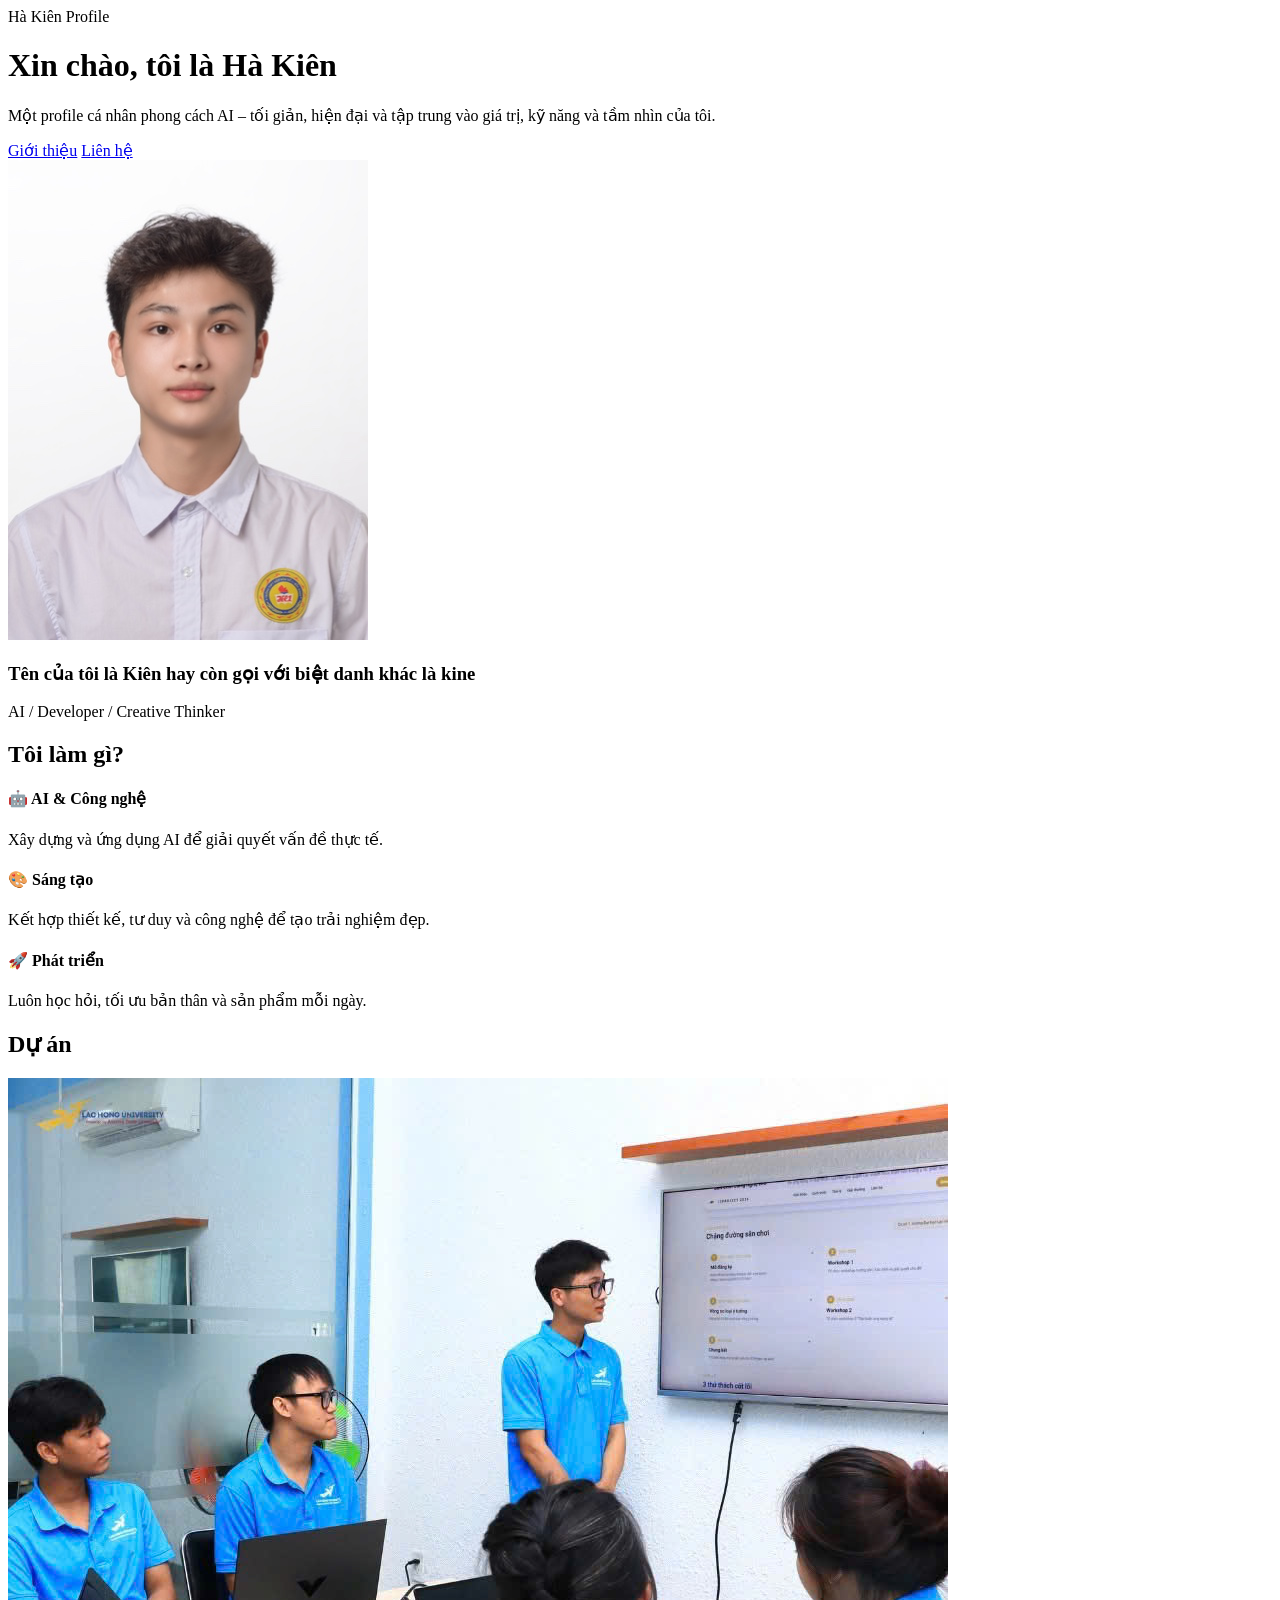
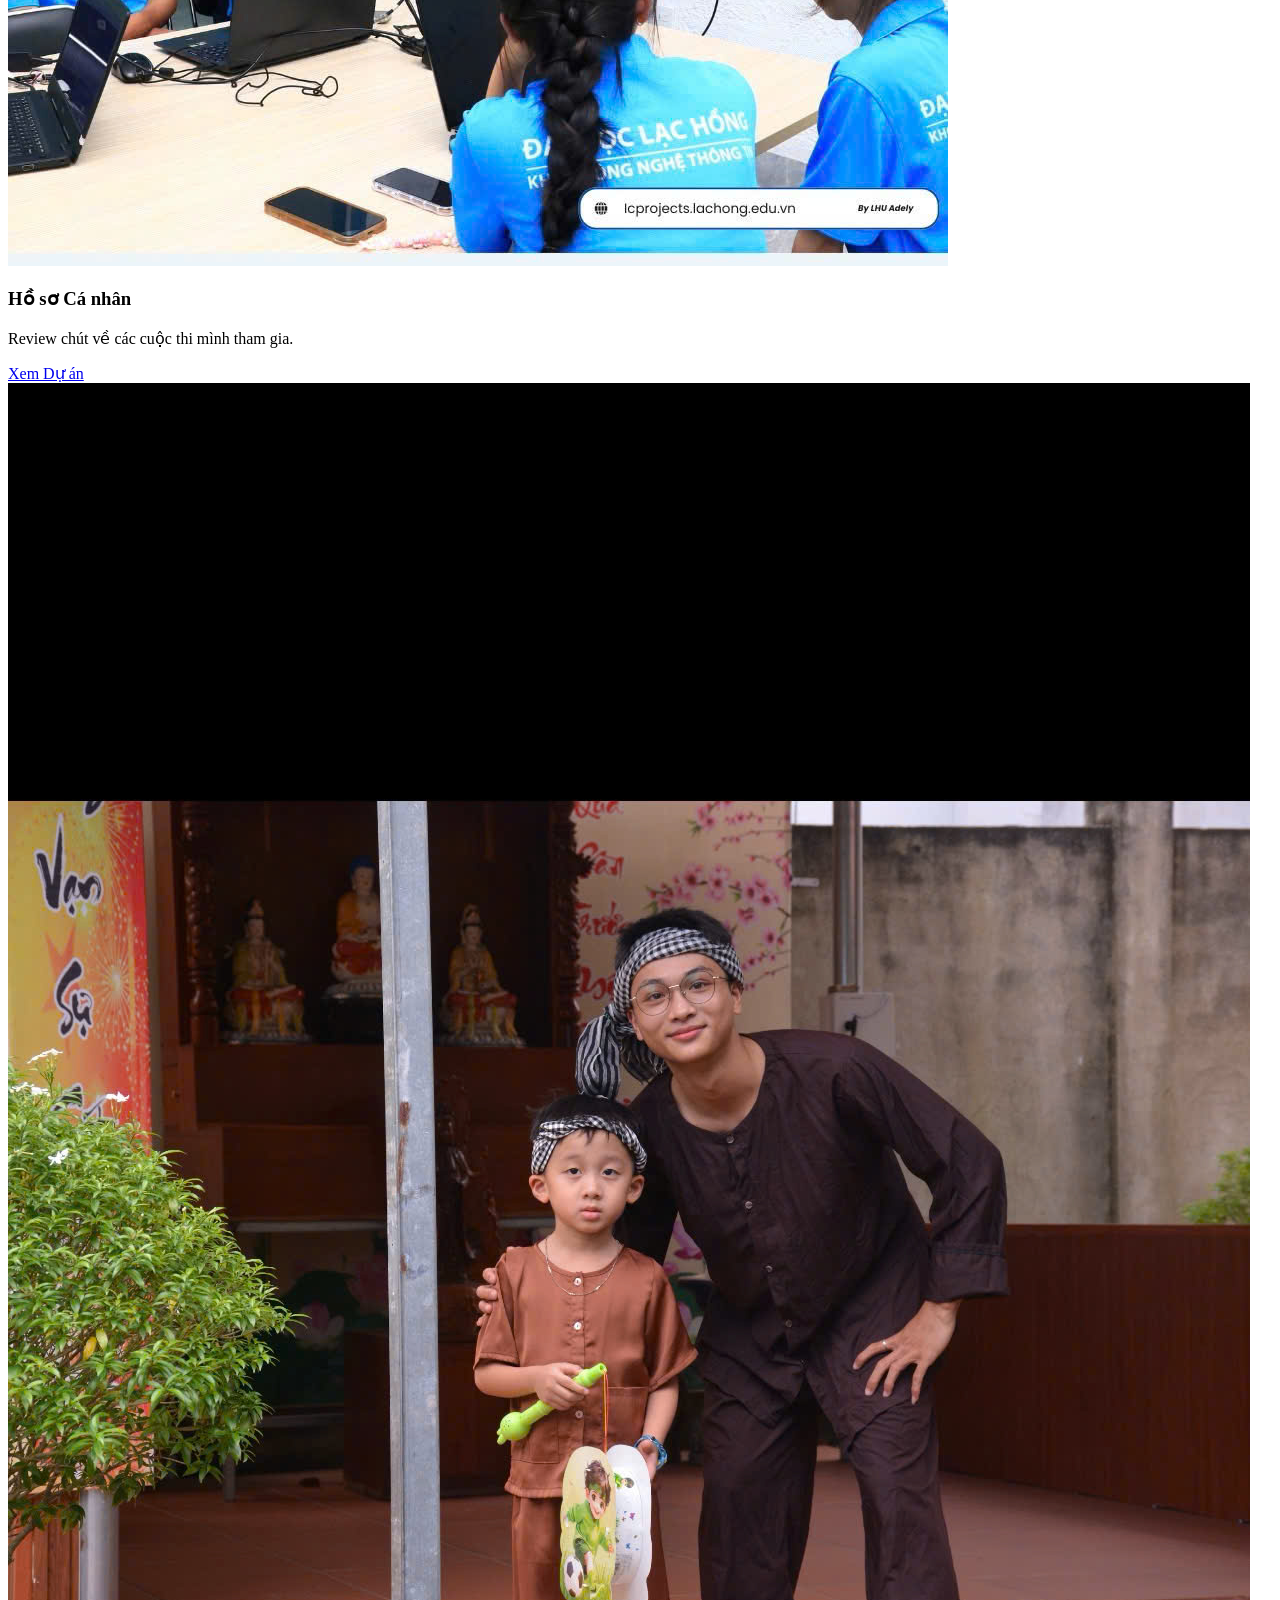
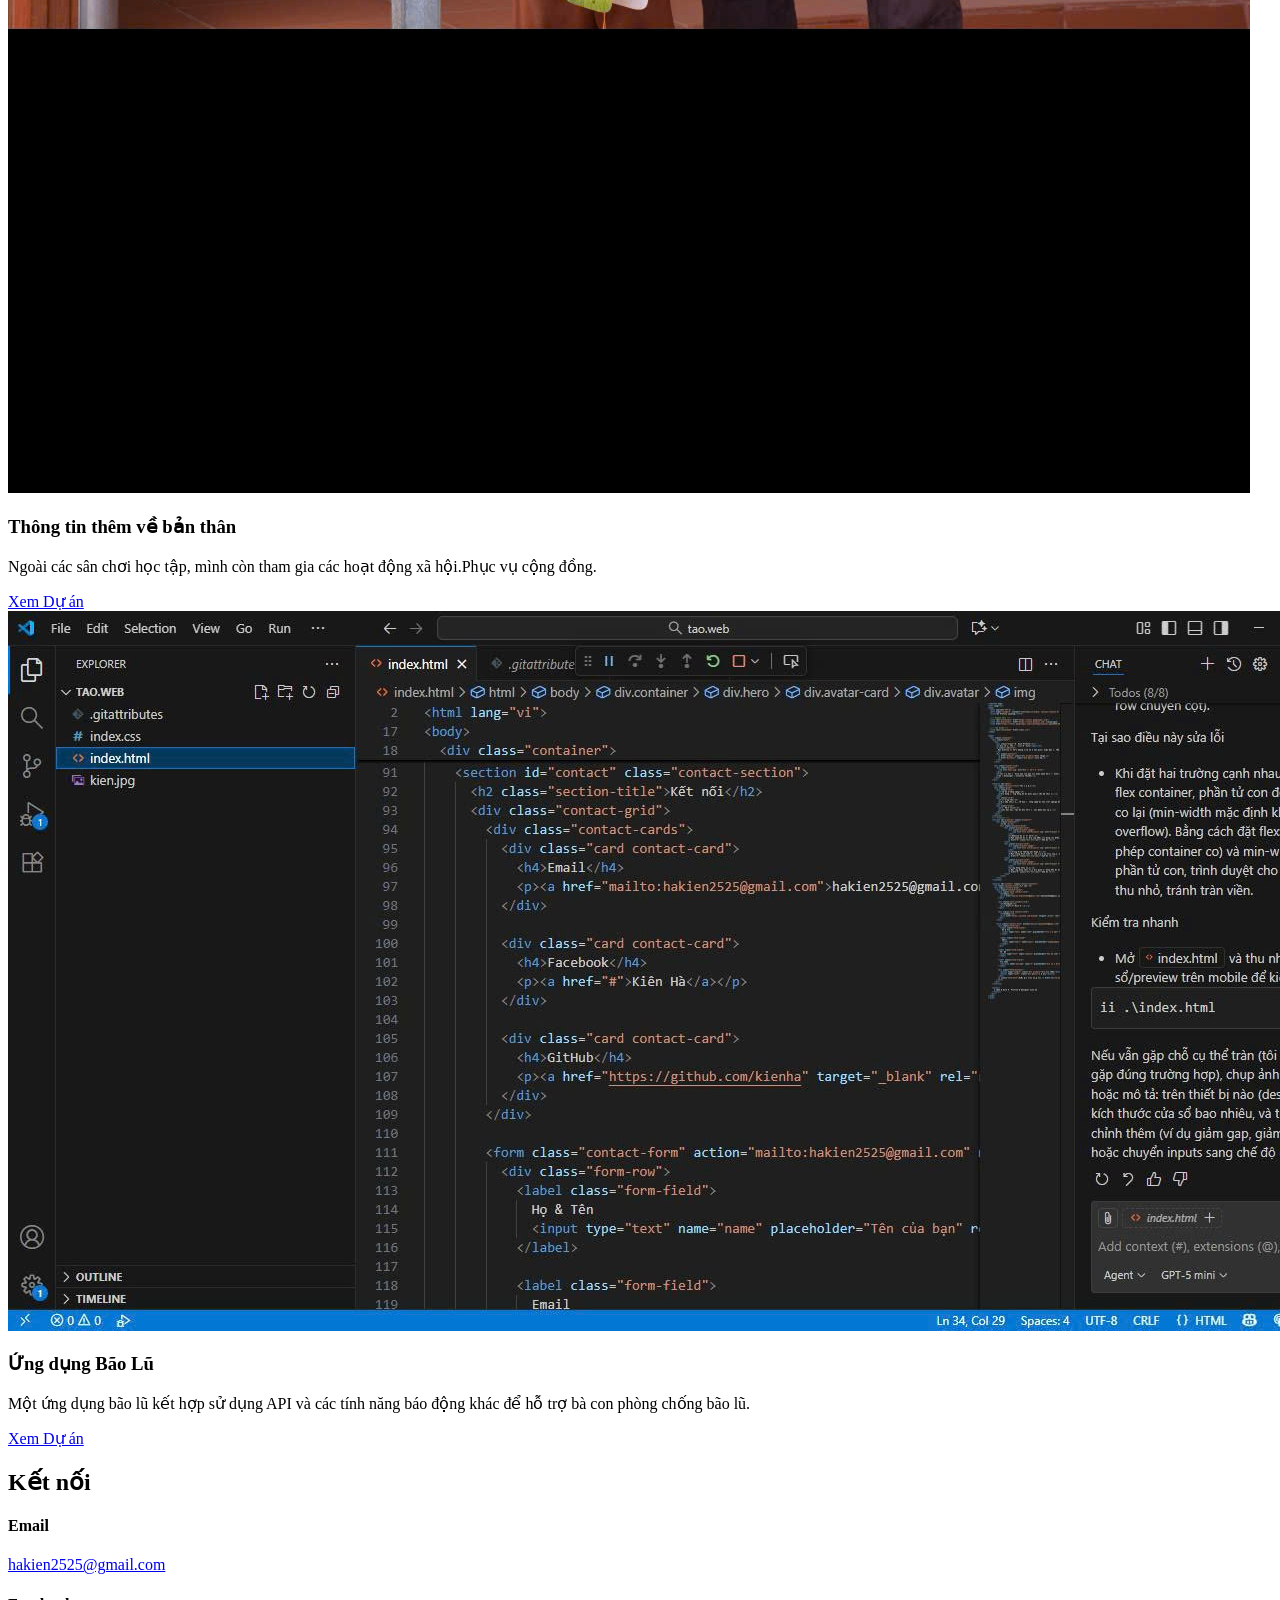
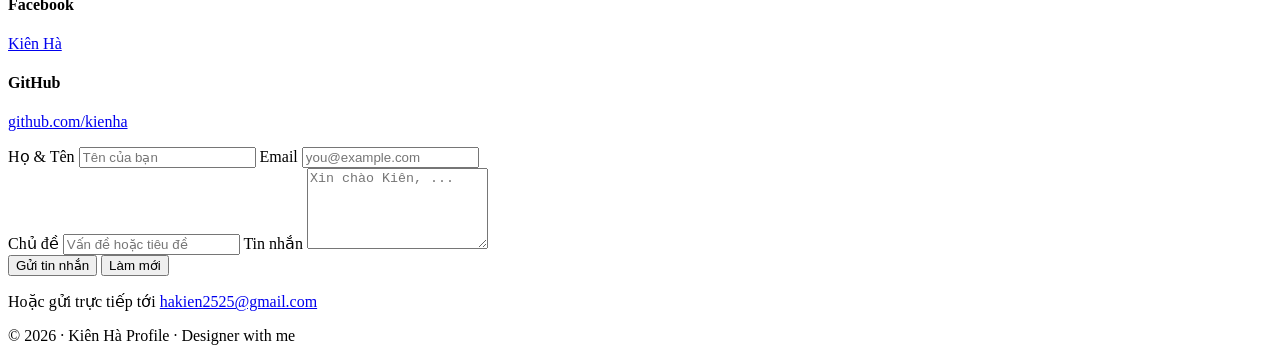
==== tao.web/index.html @ 419d57a3 "Add files via upload" ====
<!DOCTYPE html>
<html lang="vi">
<head>
  <meta charset="UTF-8" />
  <meta name="viewport" content="width=device-width, initial-scale=1.0" />
  <title>AI Profile Landing</title>

  <!-- Google Font -->
  <link rel="preconnect" href="https://fonts.googleapis.com">
  <link rel="preconnect" href="https://fonts.gstatic.com" crossorigin>
  <link href="https://fonts.googleapis.com/css2?family=Inter:wght@300;400;600;800&display=swap" rel="stylesheet">

  <!-- CSS RIÊNG -->
  <link rel="stylesheet" href="index.css">
</head>

<body>
  <div class="container">
    <div class="hero">
      <div>
        <div class="badge">Hà Kiên Profile</div>
        <h1>Xin chào, tôi là <span>Hà Kiên</span></h1>
        <p class="subtitle">
          Một profile cá nhân phong cách AI – tối giản, hiện đại và tập trung vào giá trị, kỹ năng và tầm nhìn của tôi.
        </p>
        <div class="actions">
          <a href="#about" class="btn primary">Giới thiệu</a>
          <a href="#contact" class="btn ghost">Liên hệ</a>
        </div>
      </div>

      <div class="avatar-card">
        <div class="avatar">
          <img src="kien.jpg" alt="Ảnh cá nhân Hà Kiên">
        </div>
        <h3>Tên của tôi là Kiên hay còn gọi với biệt danh khác là kine</h3>
        <p>AI / Developer / Creative Thinker</p>
      </div>
    </div>

    <section id="about">
      <h2 class="section-title">Tôi làm gì?</h2>
      <div class="grid">
        <div class="card">
          <h4>🤖 AI & Công nghệ</h4>
          <p>Xây dựng và ứng dụng AI để giải quyết vấn đề thực tế.</p>
        </div>
        <div class="card">
          <h4>🎨 Sáng tạo</h4>
          <p>Kết hợp thiết kế, tư duy và công nghệ để tạo trải nghiệm đẹp.</p>
        </div>
        <div class="card">
          <h4>🚀 Phát triển</h4>
          <p>Luôn học hỏi, tối ưu bản thân và sản phẩm mỗi ngày.</p>
        </div>
      </div>
    </section>
    <!-- Projects -->
    <section id="projects" class="projects">
        <div class="container">
            <h2>Dự án</h2>
            <div class="projects-grid">
                <div class="project-card">
                    <div class="project-image">
                        <img src="kin.jpg" alt="Project 1">
                    </div>
                    <h3>Hồ sơ Cá nhân</h3>
                    <p>Review chút về các cuộc thi mình tham gia.</p>
                    <a href="#" class="btn btn-small">Xem Dự án</a>
                </div>
                <div class="project-card">
                    <div class="project-image">
                        <img src="ken.jpg" alt="Project 2">
                    </div>
                    <h3>Thông tin thêm về bản thân </h3>
                    <p>Ngoài các sân chơi học tập, mình còn tham gia các hoạt động xã hội.Phục vụ cộng đồng.</p>
                    <a href="#" class="btn btn-small">Xem Dự án</a>
                </div>
                <div class="project-card">
                    <div class="project-image">
                        <img src="kine.jpg" alt="Project 3">
                    </div>
                    <h3>Ứng dụng Bão Lũ</h3>
                    <p>Một ứng dụng bão lũ kết hợp sử dụng API và các tính năng báo động khác để hỗ trợ bà con phòng chống bão lũ.</p>
                    <a href="#" class="btn btn-small">Xem Dự án</a>
                </div>
            </div>
        </div>
    </section>

    <section id="contact" class="contact-section">
      <h2 class="section-title">Kết nối</h2>
      <div class="contact-grid">
        <div class="contact-cards">
          <div class="card contact-card">
            <h4>Email</h4>
            <p><a href="mailto:hakien2525@gmail.com">hakien2525@gmail.com</a></p>
          </div>

          <div class="card contact-card">
            <h4>Facebook</h4>
            <p><a href="#">Kiên Hà</a></p>
          </div>

          <div class="card contact-card">
            <h4>GitHub</h4>
            <p><a href="https://github.com/kienha" target="_blank" rel="noopener">github.com/kienha</a></p>
          </div>
        </div>

        <form class="contact-form" action="mailto:hakien2525@gmail.com" method="get" enctype="text/plain">
          <div class="form-row">
            <label class="form-field">
              Họ & Tên
              <input type="text" name="name" placeholder="Tên của bạn" required>
            </label>

            <label class="form-field">
              Email
              <input type="email" name="email" placeholder="you@example.com" required>
            </label>
          </div>

          <label class="form-field">
            Chủ đề
            <input type="text" name="subject" placeholder="Vấn đề hoặc tiêu đề" required>
          </label>

          <label class="form-field">
            Tin nhắn
            <textarea name="message" rows="5" placeholder="Xin chào Kiên, ..." required></textarea>
          </label>

          <div class="form-actions">
            <button type="submit" class="btn primary">Gửi tin nhắn</button>
            <button type="reset" class="btn ghost">Làm mới</button>
          </div>
          <p class="form-note">Hoặc gửi trực tiếp tới <a href="mailto:hakien2525@gmail.com">hakien2525@gmail.com</a></p>
        </form>
      </div>
    </section>

    <footer>
      © 2026 · Kiên Hà Profile · Designer with me
    </footer>
  </div>
</body>
</html>
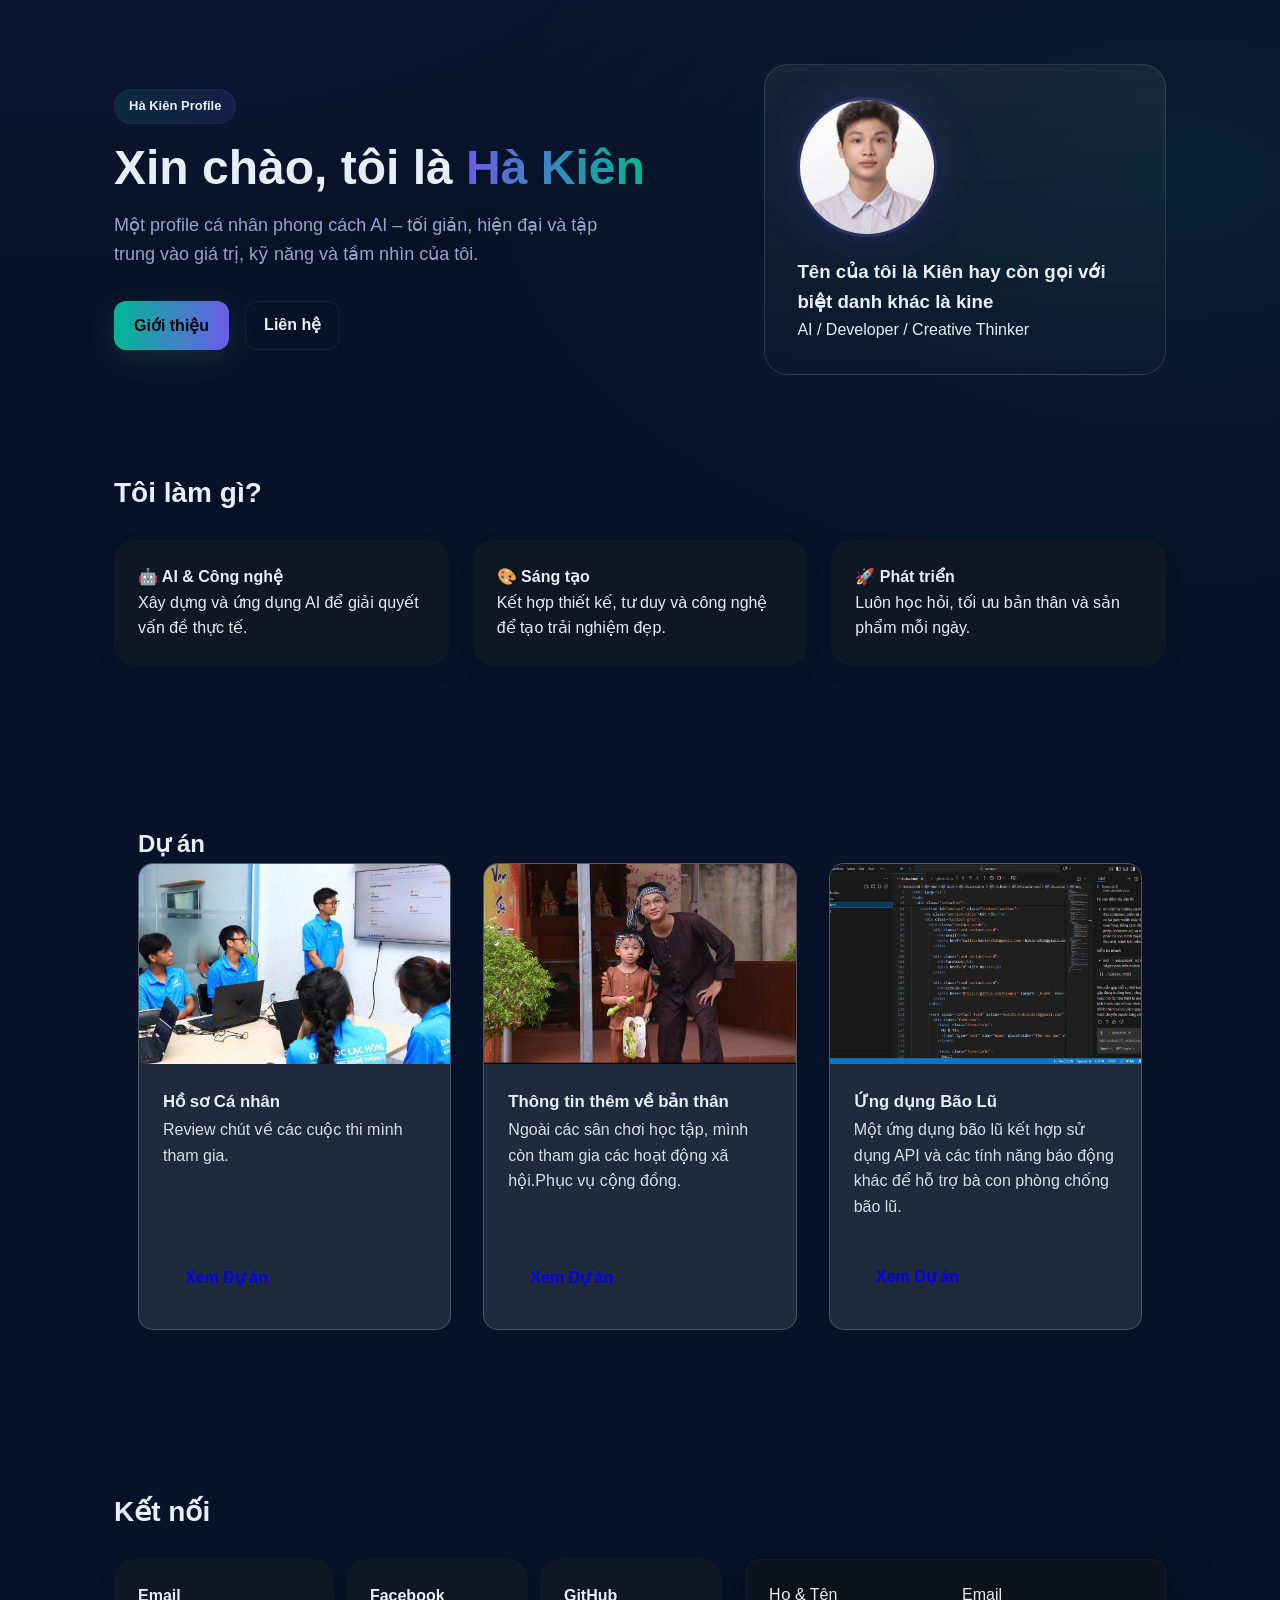
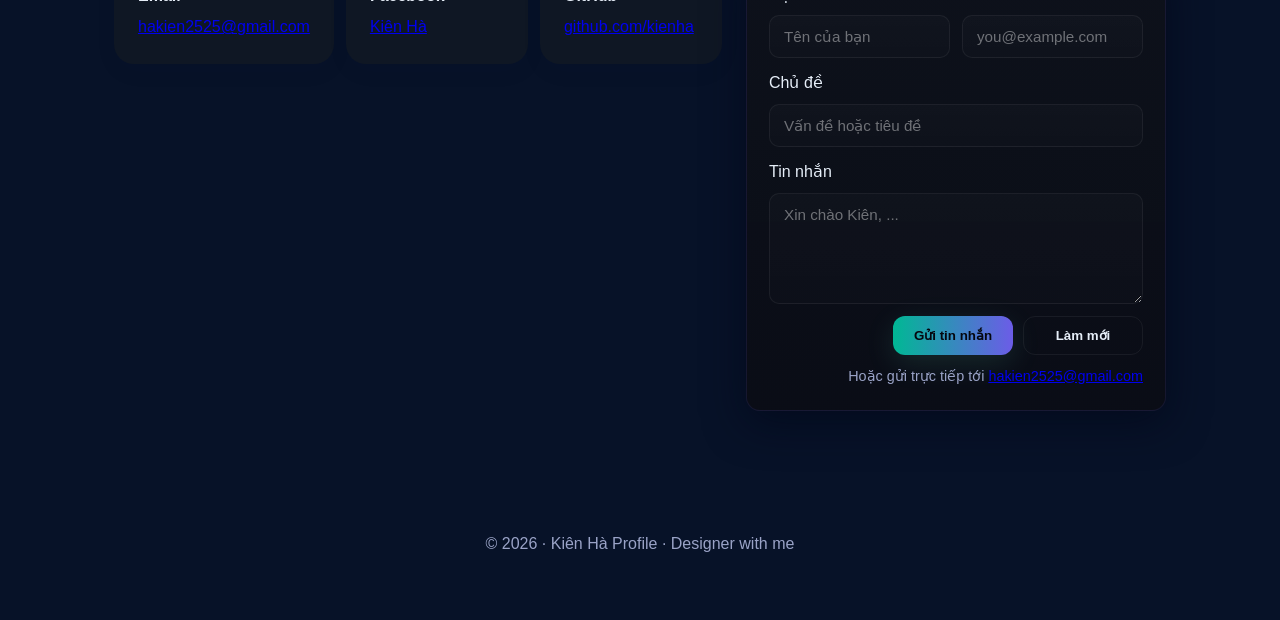
==== commit 61cca277: "Add files via upload" ====
--- a/tao.web/index.html
+++ b/tao.web/index.html
@@ -11,9 +11,8 @@
   <link href="https://fonts.googleapis.com/css2?family=Inter:wght@300;400;600;800&display=swap" rel="stylesheet">
 
   <!-- CSS RIÊNG -->
-  <link rel="stylesheet" href="index.css">
+  <link rel="stylesheet" href="index.css.css">
 </head>
-
 <body>
   <div class="container">
     <div class="hero">
--- a/tao.web/index.css.css
+++ b/tao.web/index.css.css
@@ -0,0 +1,343 @@
+:root {
+  /* Palette: deep tech navy with vivid purple/cyan accents */
+  --bg: #071228;             /* deep navy */
+  --card: #0f1724;           /* card background */
+  --primary: #6C5CE7;       /* purple accent */
+  --secondary: #00B894;     /* cyan/green accent */
+  --text: #e6eef8;          /* light text */
+  --muted: #9aa3c7;         /* muted text */
+  --glow: 0 0 48px rgba(108,92,231,0.16);
+}
+
+* {
+  box-sizing: border-box;
+  margin: 0;
+  padding: 0;
+  font-family: 'Inter', sans-serif;
+}
+
+body {
+  /* layered background using palette accents */
+  background:
+    radial-gradient(900px 500px at 8% -10%, rgba(108,92,231,0.10), transparent),
+    radial-gradient(700px 420px at 92% 8%, rgba(0,184,148,0.08), transparent),
+    linear-gradient(180deg, rgba(7,18,40,1) 0%, var(--bg) 100%);
+  color: var(--text);
+  min-height: 100vh;
+  line-height: 1.6;
+}
+
+.container {
+  max-width: 1100px;
+  margin: auto;
+  padding: 64px 24px;
+}
+
+/* HERO */
+.hero {
+  display: grid;
+  grid-template-columns: 1.2fr 0.8fr;
+  gap: 48px;
+  align-items: center;
+}
+
+.badge {
+  display: inline-block;
+  padding: 6px 14px;
+  border-radius: 999px;
+  font-size: 13px;
+  background: linear-gradient(90deg, rgba(0,184,148,0.14), rgba(108,92,231,0.14));
+  color: var(--text);
+  font-weight: 700;
+  margin-bottom: 16px;
+  border: 1px solid rgba(255,255,255,0.04);
+}
+
+h1 {
+  font-size: 48px;
+  line-height: 1.15;
+  margin-bottom: 16px;
+}
+
+h1 span {
+  background: linear-gradient(90deg, var(--primary), var(--secondary));
+  -webkit-background-clip: text;
+  background-clip: text;
+  -webkit-text-fill-color: transparent;
+  color: transparent;
+}
+
+.subtitle {
+  font-size: 18px;
+  color: var(--muted);
+  max-width: 520px;
+  margin-bottom: 32px;
+}
+
+.actions {
+  display: flex;
+  gap: 16px;
+}
+
+.btn {
+  padding: 14px 22px;
+  border-radius: 14px;
+  font-weight: 600;
+  text-decoration: none;
+  transition: 0.25s ease;
+}
+
+.btn.primary {
+  background: linear-gradient(90deg, var(--primary), var(--secondary));
+  color: #081024;
+  box-shadow: var(--glow);
+  border: none;
+}
+
+.btn.ghost {
+  border: 1px solid rgba(255,255,255,0.15);
+  color: var(--text);
+}
+
+/* AVATAR */
+.avatar-card {
+  background: linear-gradient(180deg, rgba(255,255,255,0.06), rgba(255,255,255,0.01));
+  border: 1px solid rgba(255,255,255,0.12);
+  border-radius: 24px;
+  padding: 32px;
+}
+
+/* Grid and card basics used across the HTML */
+.grid {
+  display: grid;
+  grid-template-columns: repeat(3, 1fr);
+  gap: 16px;
+}
+.card {
+  background: #fff;
+  padding: 16px;
+  border-radius: 12px;
+  box-shadow: 0 8px 24px rgba(16, 24, 40, 0.04);
+}
+
+/* Contact section form styles */
+.contact-section .contact-grid {
+  display: grid;
+  grid-template-columns: 1fr 420px;
+  gap: 24px;
+  align-items: start;
+}
+.contact-cards {
+  display: grid;
+  grid-template-columns: repeat(3, 1fr);
+  gap: 12px;
+}
+.contact-card h4 {
+  margin: 0 0 6px;
+}
+.contact-card p {
+  margin: 0;
+}
+
+.contact-form {
+  /* Polished, higher-contrast form with balanced spacing */
+  background: linear-gradient(180deg, rgba(15,17,26,0.88), rgba(11,13,20,0.9));
+  border: 1px solid rgba(108,92,231,0.12);
+  padding: 22px;
+  border-radius: 14px;
+  box-shadow: 0 12px 40px rgba(2,6,23,0.6);
+  color: var(--text);
+  min-width: 0;
+}
+.contact-form .form-row {
+  display: flex;
+  gap: 12px;
+  /* allow flex children to shrink properly */
+  flex: 1;
+  min-width: 0;
+}
+.form-field {
+  display: flex;
+  flex-direction: column;
+  gap: 8px;
+  margin-bottom: 12px;
+  color: var(--text);
+}
+.form-field input,
+.form-field textarea {
+  padding: 12px 14px;
+  border-radius: 10px;
+  border: 1px solid rgba(255,255,255,0.06);
+  background: linear-gradient(180deg, rgba(255,255,255,0.02), rgba(255,255,255,0.01));
+  color: var(--text);
+  font-family: inherit;
+  font-size: 0.95rem;
+}
+.form-field input, .form-field textarea { 
+  width: 100%; 
+}
+.form-field input::placeholder,
+.form-field textarea::placeholder{ color: rgba(255,255,255,0.4); }
+.form-field input:focus,
+.form-field textarea:focus {
+  outline: none;
+  box-shadow: 0 6px 30px rgba(108,92,231,0.12);
+  border-color: rgba(108,92,231,0.8);
+}
+
+/* Stronger CTA and secondary button styles for clarity */
+.btn.primary {
+  background: linear-gradient(90deg, var(--secondary), var(--primary));
+  color: #05070f;
+  padding: 12px 20px;
+  border-radius: 12px;
+  box-shadow: 0 8px 30px rgba(108,242,194,0.12);
+}
+.btn.ghost {
+  background: transparent;
+  color: var(--text);
+  border: 1px solid rgba(255,255,255,0.06);
+  padding: 10px 18px;
+  border-radius: 12px;
+}
+
+.form-actions .btn { min-width: 120px }
+
+/* small note styling */
+.form-note { color: rgba(255,255,255,0.6); font-size:0.9rem; text-align:right }
+.form-actions {
+  display: flex;
+  gap: 10px;
+  justify-content: flex-end;
+  margin-top: 8px;
+}
+.form-note {
+  font-size: 0.9rem;
+  color: var(--muted);
+  margin-top: 10px;
+}
+
+@media (max-width: 900px) {
+  .contact-section .contact-grid {
+    grid-template-columns: 1fr;
+  }
+  .contact-cards {
+    grid-template-columns: 1fr;
+  }
+  .form-row {
+    flex-direction: column;
+  }
+}
+
+.avatar {
+  width: 140px;
+  height: 140px;
+  border-radius: 50%;
+  overflow: hidden;
+  margin-bottom: 20px;
+  border: 3px solid rgba(108,92,231,0.28);
+  box-shadow: var(--glow);
+  background: linear-gradient(180deg, rgba(255,255,255,0.02), rgba(255,255,255,0.01));
+}
+
+.avatar img {
+  width: 100%;
+  height: 100%;
+  object-fit: cover;
+}
+
+/* SECTIONS */
+section {
+  margin-top: 96px;
+}
+
+.section-title {
+  font-size: 28px;
+  margin-bottom: 24px;
+}
+
+.grid {
+  display: grid;
+  grid-template-columns: repeat(auto-fit, minmax(240px, 1fr));
+  gap: 24px;
+}
+
+.card {
+  background: var(--card);
+  border-radius: 20px;
+  padding: 24px;
+}
+
+footer {
+  margin-top: 120px;
+  text-align: center;
+  color: var(--muted);
+}
+
+@media (max-width: 900px) {
+  .hero {
+    grid-template-columns: 1fr;
+  }
+  h1 {
+    font-size: 38px;
+  }
+}
+/* Projects */
+.projects-grid {
+    display: grid;
+    grid-template-columns: repeat(auto-fit, minmax(300px, 1fr));
+    gap: 2rem;
+}
+
+.project-card {
+    background: rgba(255, 255, 255, 0.1);
+    backdrop-filter: blur(10px);
+    border-radius: 15px;
+    overflow: hidden;
+    transition: transform 0.3s ease, box-shadow 0.3s ease;
+    border: 1px solid rgba(255, 255, 255, 0.2);
+}
+
+.project-card:hover {
+    transform: translateY(-5px);
+    box-shadow: 0 10px 30px rgba(0, 0, 0, 0.2);
+}
+
+.project-image img {
+    width: 100%;
+    height: 200px;
+    object-fit: cover;
+}
+
+.project-card h3 {
+  padding: 1.25rem 1.5rem 0.25rem;
+  color: var(--text);
+  font-size: 1.05rem;
+  font-weight: 700;
+  line-height: 1.25;
+  margin: 0;
+}
+
+.project-card p {
+  padding: 0 1.5rem 1rem;
+  color: rgba(230,238,248,0.92);
+  margin: 0 0 1rem 0;
+  /* allow paragraph to take remaining space so cards align */
+  flex: 1 1 auto;
+}
+
+.project-card .btn {
+  margin: 0 1.5rem 1.5rem;
+  align-self: start;
+}
+
+/* Make cards equal height and balanced content */
+.projects-grid .project-card, .project-card {
+  display: flex;
+  flex-direction: column;
+  justify-content: flex-start;
+}
+
+@media (min-width: 1100px) {
+  .projects-grid .project-card { min-height: 420px; }
+}
